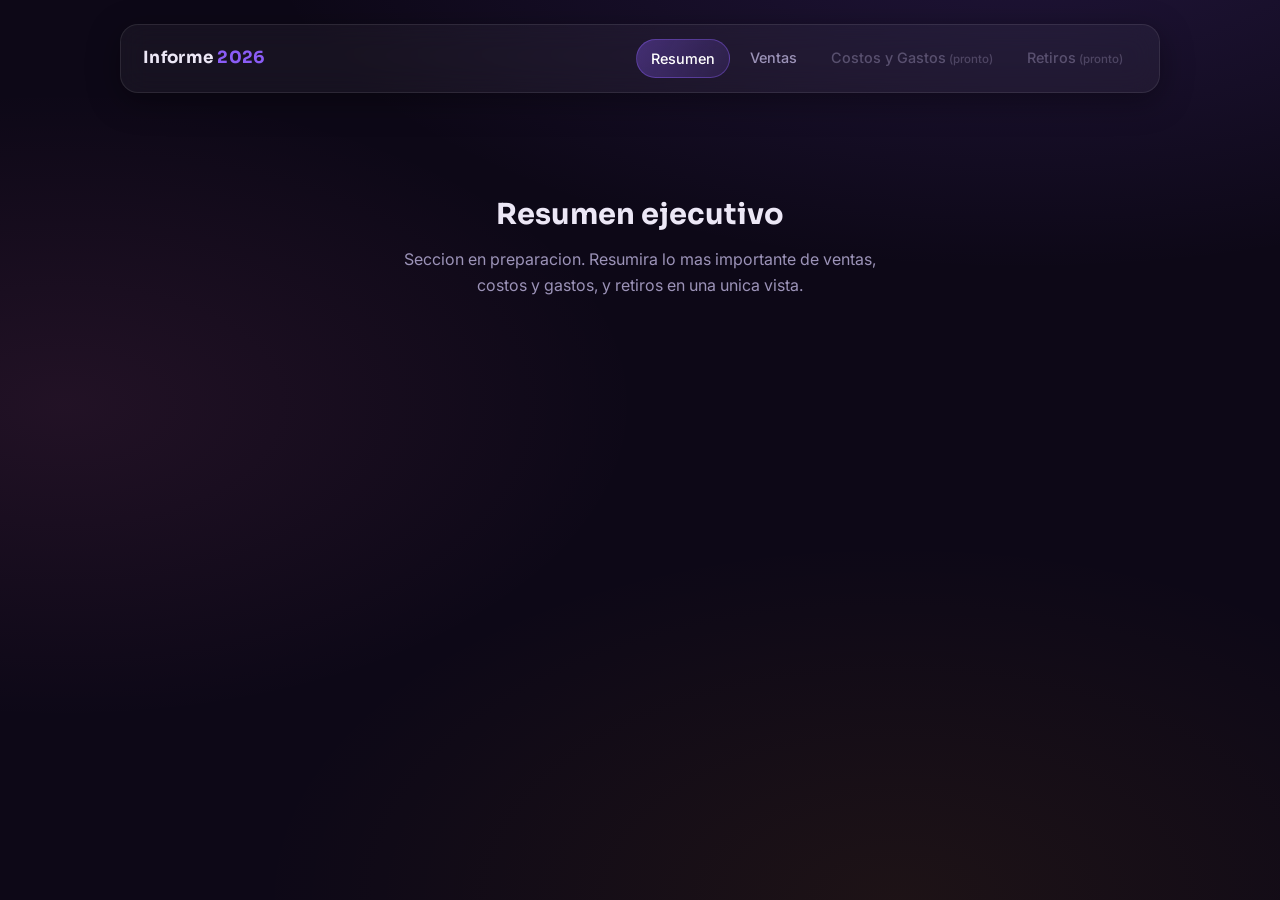
==== index.html @ bf5ae0f1 "Informe: apartado Ventas completo (KPIs, tipos de cuenta, metodos de pago, evolucion mensual)" ====
<!DOCTYPE html>
<html lang="es">
<head>
<meta charset="UTF-8">
<meta name="viewport" content="width=device-width, initial-scale=1.0">
<title>Resumen - Informe</title>
<link rel="preconnect" href="https://fonts.googleapis.com">
<link rel="preconnect" href="https://fonts.gstatic.com" crossorigin>
<link href="https://fonts.googleapis.com/css2?family=Sora:wght@500;700;800&family=Inter:wght@400;500;600&family=JetBrains+Mono:wght@500;700&display=swap" rel="stylesheet">
<link rel="stylesheet" href="css/style.css">
</head>
<body>
<main class="page">
  <header class="topbar">
    <div class="brand">Informe <span>2026</span></div>
    <nav class="nav">
      <a href="index.html" class="active">Resumen</a>
      <a href="ventas.html">Ventas</a>
      <a href="costos.html" class="disabled">Costos y Gastos</a>
      <a href="retiros.html" class="disabled">Retiros</a>
    </nav>
  </header>
  <section class="estado">
    <h1>Resumen ejecutivo</h1>
    <p>Seccion en preparacion. Resumira lo mas importante de ventas, costos y gastos, y retiros en una unica vista.</p>
  </section>
</main>
</body>
</html>
---- css/style.css ----
:root {
  --bg: #0d0817;
  --violet: #8b5cf6;
  --amber: #f59e0b;
  --mint: #34d399;
  --rose: #f472b6;
  --text: #ece7f6;
  --muted: #9c93b8;
  --glass: rgba(255, 255, 255, 0.045);
  --border: rgba(255, 255, 255, 0.09);
  --shadow: 0 8px 32px rgba(0, 0, 0, 0.35);
}

* { margin: 0; padding: 0; box-sizing: border-box; }

body {
  background:
    radial-gradient(ellipse 60% 40% at 80% -10%, rgba(139, 92, 246, 0.16), transparent),
    radial-gradient(ellipse 45% 35% at 5% 45%, rgba(244, 114, 182, 0.09), transparent),
    radial-gradient(ellipse 50% 40% at 70% 100%, rgba(245, 158, 11, 0.07), transparent),
    var(--bg);
  color: var(--text);
  font-family: "Inter", sans-serif;
  line-height: 1.6;
  min-height: 100vh;
}

.page { max-width: 1080px; margin: 0 auto; padding: 24px 20px 60px; }

/* ---------- barra superior ---------- */
.topbar {
  display: flex; align-items: center; justify-content: space-between; flex-wrap: wrap; gap: 12px;
  padding: 14px 22px; margin-bottom: 28px;
  background: var(--glass); border: 1px solid var(--border);
  border-radius: 18px; backdrop-filter: blur(14px); box-shadow: var(--shadow);
}
.brand { font-family: "Sora", sans-serif; font-weight: 700; font-size: 1.05rem; letter-spacing: 0.3px; }
.brand span { color: var(--violet); }
.nav { display: flex; gap: 6px; flex-wrap: wrap; }
.nav a {
  color: var(--muted); text-decoration: none; font-size: 0.9rem; font-weight: 500;
  padding: 7px 14px; border-radius: 999px; transition: color 0.2s, background 0.2s;
}
.nav a:hover { color: var(--text); background: rgba(255, 255, 255, 0.06); }
.nav a.active { color: #fff; background: linear-gradient(120deg, rgba(139,92,246,.35), rgba(139,92,246,.12)); border: 1px solid rgba(139,92,246,.4); }
.nav a.disabled { opacity: 0.45; pointer-events: none; }
.nav a.disabled::after { content: " (pronto)"; font-size: 0.72rem; opacity: 0.8; }

/* ---------- hero ---------- */
.hero { margin-bottom: 24px; }
.hero h1 {
  font-family: "Sora", sans-serif; font-size: clamp(1.7rem, 4vw, 2.4rem); font-weight: 800; line-height: 1.2;
}
.hero p { color: var(--muted); margin-top: 6px; max-width: 640px; }
.period {
  display: inline-block; margin-top: 10px;
  font-family: "JetBrains Mono", monospace; font-size: 0.78rem; color: var(--mint);
  border: 1px solid rgba(52,211,153,.3); background: rgba(52,211,153,.08);
  padding: 5px 12px; border-radius: 999px;
}

/* ---------- aclaración ---------- */
.aclaracion {
  padding: 20px 24px; margin-bottom: 28px;
  background: linear-gradient(115deg, rgba(245,158,11,.10), rgba(245,158,11,.03) 60%, transparent);
  border: 1px solid rgba(245,158,11,.25); border-radius: 18px;
  backdrop-filter: blur(14px);
}
.aclaracion h2 {
  font-family: "Sora", sans-serif; font-size: 1rem; color: var(--amber);
  display: flex; align-items: center; gap: 8px; margin-bottom: 10px;
}
.aclaracion ul { list-style: none; display: grid; gap: 10px; }
.aclaracion li { font-size: 0.93rem; color: var(--text); padding-left: 18px; position: relative; }
.aclaracion li::before { content: ""; position: absolute; left: 2px; top: 10px; width: 6px; height: 6px; border-radius: 50%; background: var(--amber); }
.aclaracion strong { font-family: "JetBrains Mono", monospace; font-weight: 700; }
.aclaracion .nota { color: var(--muted); font-size: 0.85rem; margin-top: 10px; font-style: italic; }

/* ---------- KPIs ---------- */
.kpis { display: grid; grid-template-columns: repeat(auto-fit, minmax(220px, 1fr)); gap: 14px; margin-bottom: 28px; }
.card {
  padding: 20px 22px; background: var(--glass); border: 1px solid var(--border);
  border-radius: 18px; backdrop-filter: blur(14px); box-shadow: var(--shadow);
}
.card .label { font-size: 0.8rem; color: var(--muted); text-transform: uppercase; letter-spacing: 1px; font-weight: 600; }
.card .value { font-family: "JetBrains Mono", monospace; font-size: 1.55rem; font-weight: 700; margin-top: 6px; }
.card .extra { font-size: 0.8rem; color: var(--muted); margin-top: 4px; }
.card.violet { border-top: 3px solid var(--violet); }
.card.amber   { border-top: 3px solid var(--amber); }
.card.mint    { border-top: 3px solid var(--mint); }
.card.rose    { border-top: 3px solid var(--rose); }

/* ---------- secciones ---------- */
.section {
  padding: 26px 26px 30px; margin-bottom: 24px;
  background: var(--glass); border: 1px solid var(--border);
  border-radius: 20px; backdrop-filter: blur(14px); box-shadow: var(--shadow);
}
.section > h2 { font-family: "Sora", sans-serif; font-size: 1.2rem; margin-bottom: 4px; }
.section > .sub { color: var(--muted); font-size: 0.9rem; margin-bottom: 20px; }
.split { display: grid; grid-template-columns: minmax(260px, 380px) 1fr; gap: 26px; align-items: start; }
@media (max-width: 760px) { .split { grid-template-columns: 1fr; } }

.chartbox { position: relative; height: 270px; min-width: 0; }

/* ---------- barras horizontales / listas ---------- */
.bars { display: grid; gap: 14px; }
.bar-item .bar-head { display: flex; justify-content: space-between; align-items: baseline; gap: 10px; margin-bottom: 5px; }
.bar-item .name { font-weight: 600; font-size: 0.95rem; }
.bar-item .val { font-family: "JetBrains Mono", monospace; font-size: 0.95rem; font-weight: 700; }
.bar-item .pct { color: var(--muted); font-size: 0.8rem; }
.bar-track { height: 9px; border-radius: 999px; background: rgba(255,255,255,.06); overflow: hidden; }
.bar-fill { height: 100%; border-radius: 999px; }
.bar-item .ops-count { font-size: 0.78rem; color: var(--muted); margin-top: 4px; }

/* ---------- pills de insight ---------- */
.pills { display: flex; flex-wrap: wrap; gap: 10px; margin-top: 18px; }
.pill {
  font-size: 0.85rem; color: var(--text); padding: 8px 16px; border-radius: 999px;
  background: rgba(255,255,255,.05); border: 1px solid var(--border);
}
.pill strong { font-family: "JetBrains Mono", monospace; color: var(--text); }

/* ---------- tabla ---------- */
.tablewrap { overflow-x: auto; margin-top: 22px; }
table { width: 100%; border-collapse: collapse; font-size: 0.88rem; }
th, td { padding: 10px 12px; text-align: right; white-space: nowrap; }
th:first-child, td:first-child { text-align: left; }
thead th {
  font-size: 0.75rem; text-transform: uppercase; letter-spacing: 0.6px;
  color: var(--muted); border-bottom: 1px solid var(--border); font-weight: 600;
}
tbody td { border-bottom: 1px solid rgba(255,255,255,.04); }
td.num { font-family: "JetBrains Mono", monospace; }
td.hl { color: var(--violet); font-weight: 600; }
tbody tr:hover { background: rgba(255,255,255,.03); }
tfoot td { border-top: 2px solid var(--border); font-weight: 700; font-family: "JetBrains Mono", monospace; }
.tag-parcial {
  display: inline-block; margin-left: 6px; font-size: 0.68rem; color: var(--amber);
  border: 1px solid rgba(245,158,11,.4); padding: 1px 8px; border-radius: 999px; vertical-align: middle;
}

/* ---------- footer ---------- */
footer { color: var(--muted); font-size: 0.8rem; margin-top: 34px; }
footer .mono { font-family: "JetBrains Mono", monospace; }

/* ---------- placeholder otras secciones ---------- */
.estado {
  text-align: center; padding: 70px 20px;
}
.estado h1 { font-family: "Sora", sans-serif; font-size: 1.8rem; margin-bottom: 10px; }
.estado p { color: var(--muted); max-width: 480px; margin: 0 auto; }
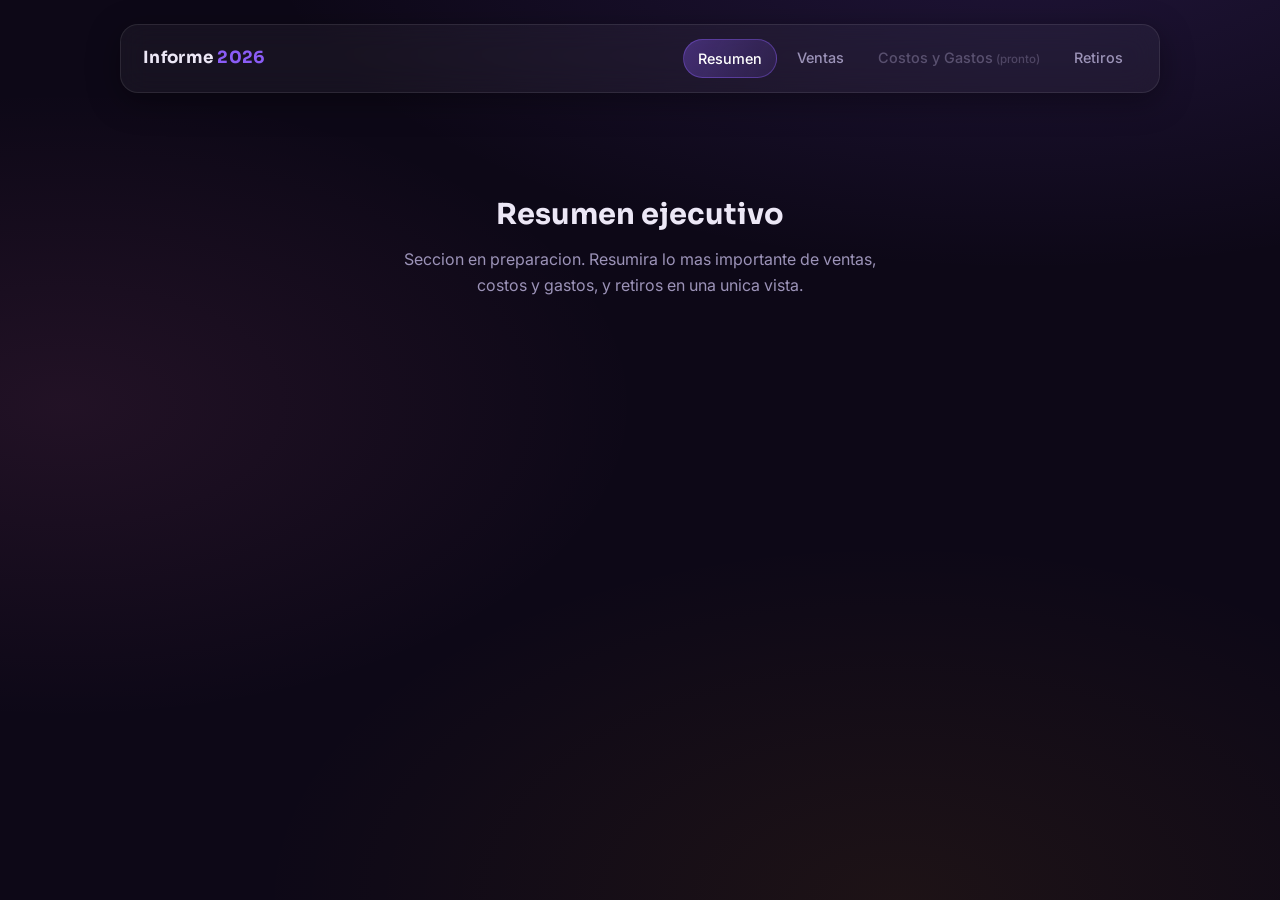
==== commit 77c743f4: "Apartado Retiros: aclaracion de autoría, KPIs, registro y evolución mensual" ====
--- a/index.html
+++ b/index.html
@@ -17,7 +17,7 @@
       <a href="index.html" class="active">Resumen</a>
       <a href="ventas.html">Ventas</a>
       <a href="costos.html" class="disabled">Costos y Gastos</a>
-      <a href="retiros.html" class="disabled">Retiros</a>
+      <a href="retiros.html">Retiros</a>
     </nav>
   </header>
   <section class="estado">
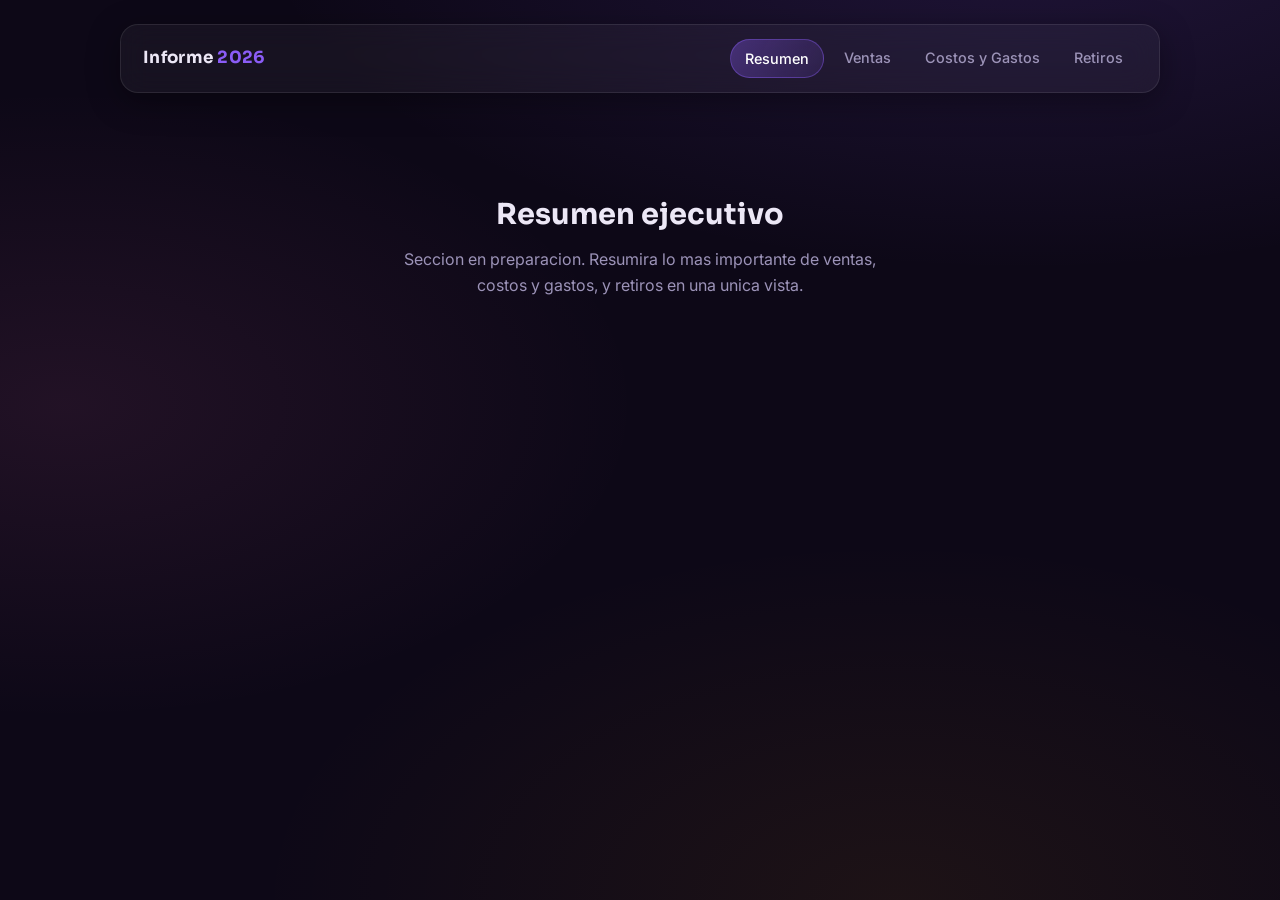
==== commit bf10459b: "Apartado Costos y Gastos: aclaracion sin motivo, rubros, cajas, evolucion mensual, top 10 y registro" ====
--- a/index.html
+++ b/index.html
@@ -16,7 +16,7 @@
     <nav class="nav">
       <a href="index.html" class="active">Resumen</a>
       <a href="ventas.html">Ventas</a>
-      <a href="costos.html" class="disabled">Costos y Gastos</a>
+      <a href="costos.html">Costos y Gastos</a>
       <a href="retiros.html">Retiros</a>
     </nav>
   </header>
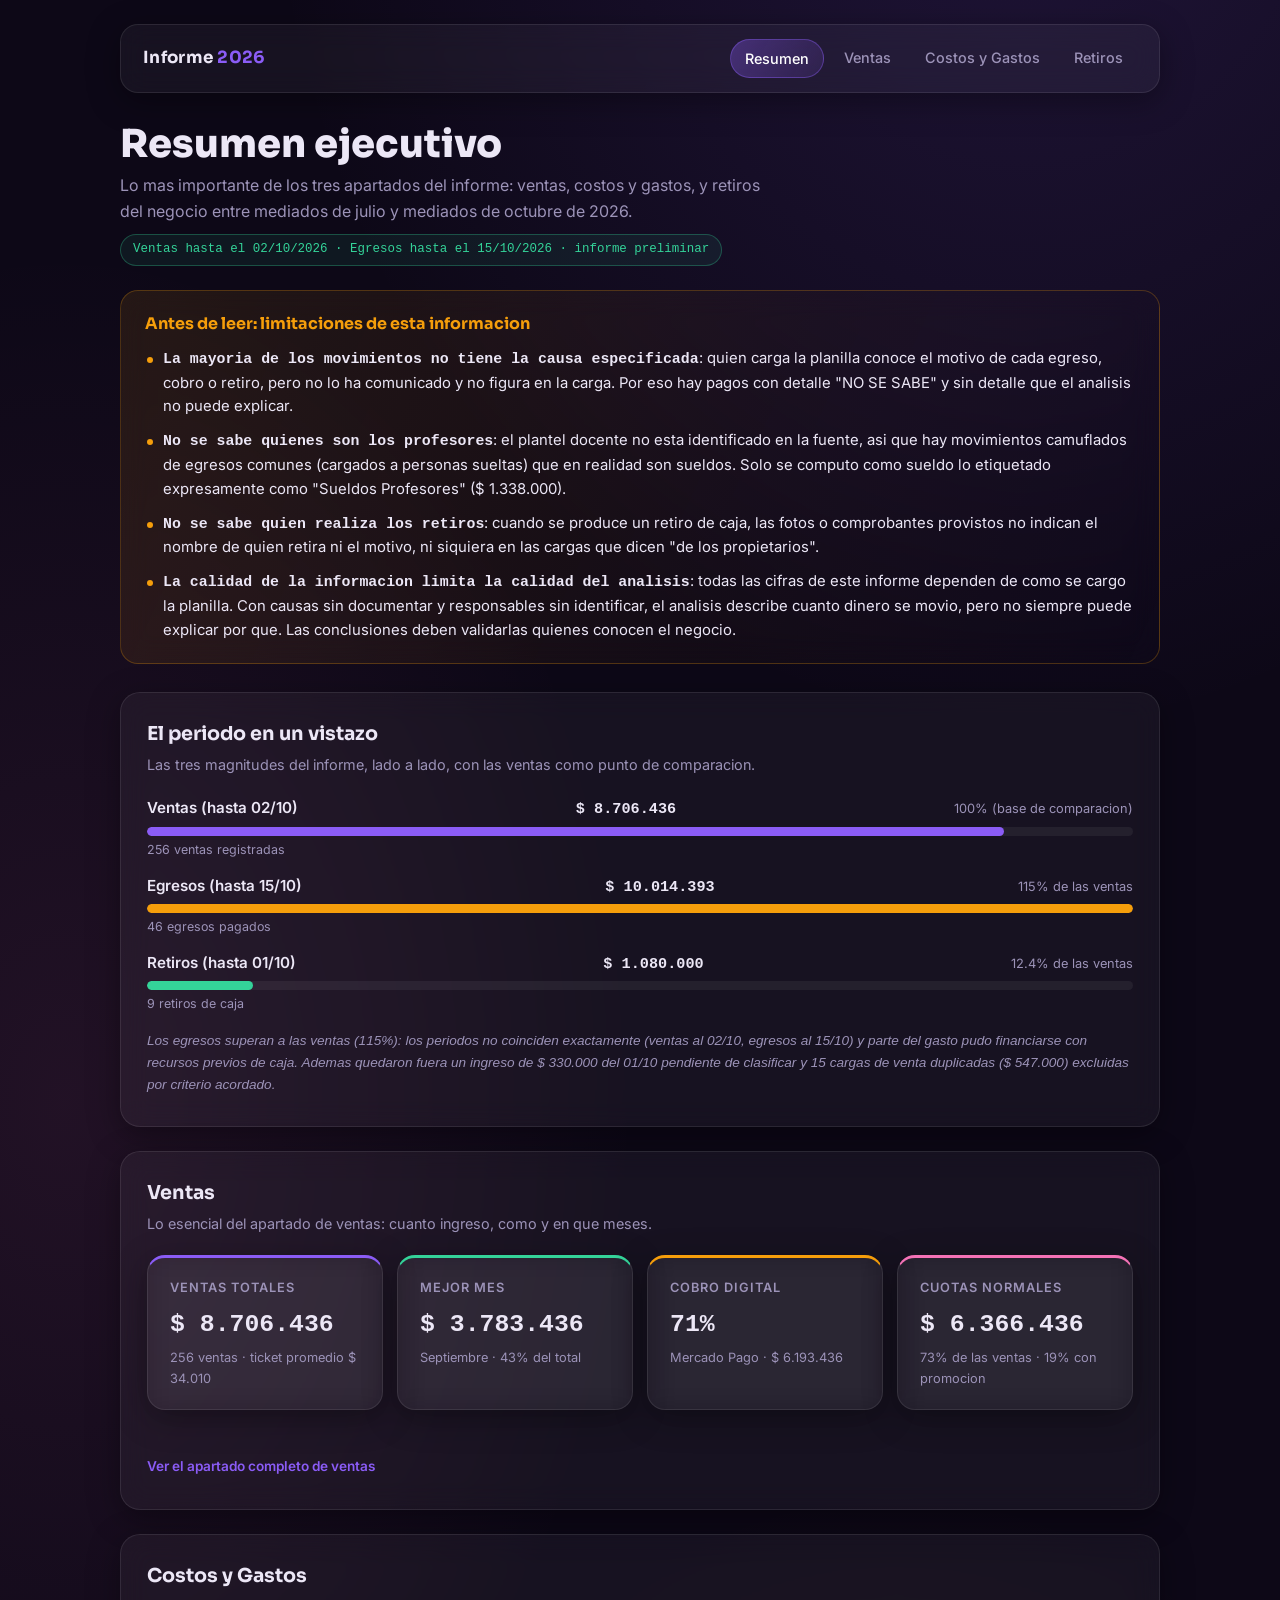
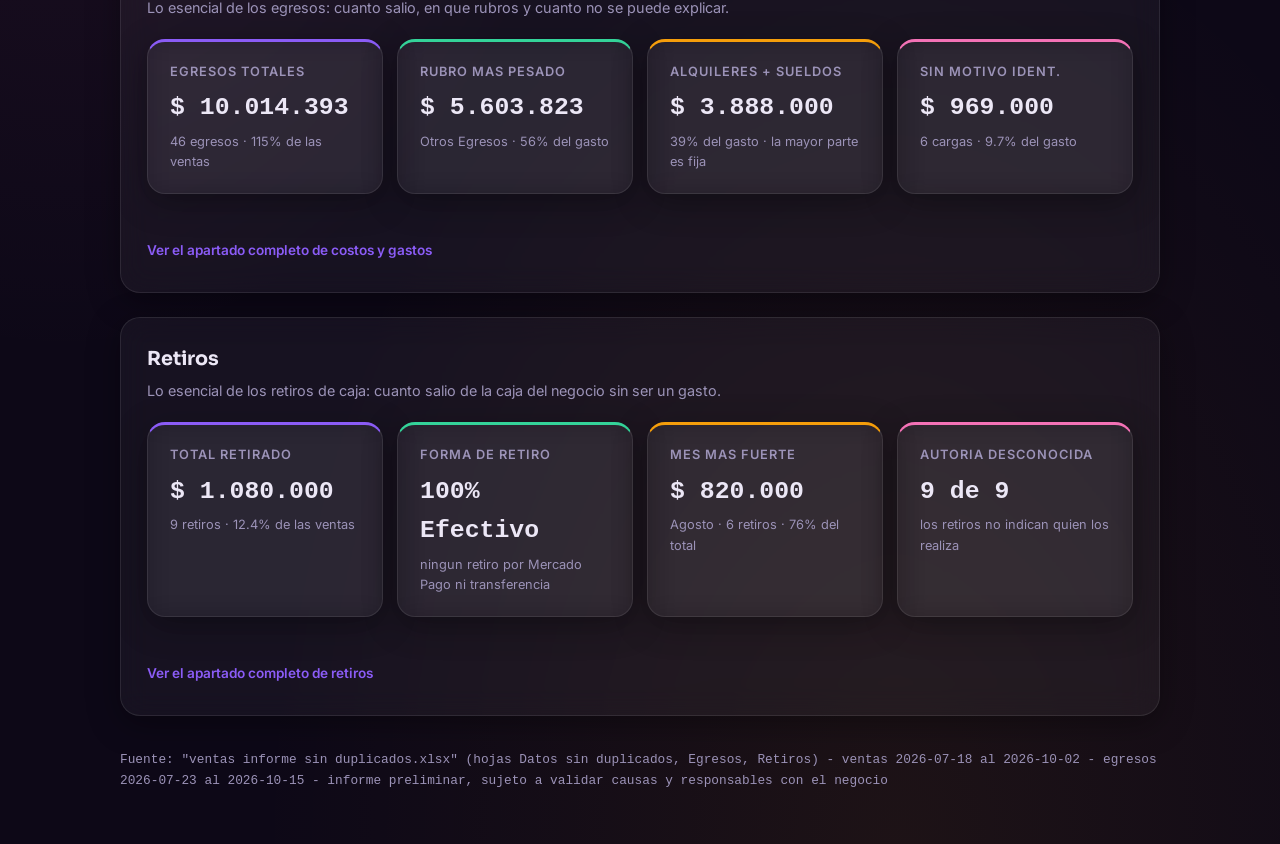
==== commit bf441e4d: "Resumen ejecutivo: KPIs de los tres apartados, comparativa y limitaciones de la informacion" ====
--- a/index.html
+++ b/index.html
@@ -20,10 +20,58 @@
       <a href="retiros.html">Retiros</a>
     </nav>
   </header>
-  <section class="estado">
+
+  <section class="hero">
     <h1>Resumen ejecutivo</h1>
-    <p>Seccion en preparacion. Resumira lo mas importante de ventas, costos y gastos, y retiros en una unica vista.</p>
+    <p>Lo mas importante de los tres apartados del informe: ventas, costos y gastos, y retiros del negocio entre mediados de julio y mediados de octubre de 2026.</p>
+    <span class="period">Ventas hasta el 02/10/2026 &middot; Egresos hasta el 15/10/2026 &middot; informe preliminar</span>
   </section>
+
+  <section class="aclaracion">
+    <h2>Antes de leer: limitaciones de esta informacion</h2>
+    <ul>
+      <li><strong>La mayoria de los movimientos no tiene la causa especificada</strong>: quien carga la planilla conoce el motivo de cada egreso, cobro o retiro, pero no lo ha comunicado y no figura en la carga. Por eso hay pagos con detalle "NO SE SABE" y sin detalle que el analisis no puede explicar.</li>
+      <li><strong>No se sabe quienes son los profesores</strong>: el plantel docente no esta identificado en la fuente, asi que hay movimientos camuflados de egresos comunes (cargados a personas sueltas) que en realidad son sueldos. Solo se computo como sueldo lo etiquetado expresamente como "Sueldos Profesores" ($ 1.338.000).</li>
+      <li><strong>No se sabe quien realiza los retiros</strong>: cuando se produce un retiro de caja, las fotos o comprobantes provistos no indican el nombre de quien retira ni el motivo, ni siquiera en las cargas que dicen "de los propietarios".</li>
+      <li><strong>La calidad de la informacion limita la calidad del analisis</strong>: todas las cifras de este informe dependen de como se cargo la planilla. Con causas sin documentar y responsables sin identificar, el analisis describe cuanto dinero se movio, pero no siempre puede explicar por que. Las conclusiones deben validarlas quienes conocen el negocio.</li>
+    </ul>
+  </section>
+
+  <section id="vistazo" class="section">
+    <h2>El periodo en un vistazo</h2>
+    <p class="sub">Las tres magnitudes del informe, lado a lado, con las ventas como punto de comparacion.</p>
+    <div class="bars" id="barsResumen"></div>
+    <p class="nota" style="margin-top:16px">Los egresos superan a las ventas (115%): los periodos no coinciden exactamente (ventas al 02/10, egresos al 15/10) y parte del gasto pudo financiarse con recursos previos de caja. Ademas quedaron fuera un ingreso de $ 330.000 del 01/10 pendiente de clasificar y 15 cargas de venta duplicadas ($ 547.000) excluidas por criterio acordado.</p>
+  </section>
+
+  <section class="section">
+    <h2>Ventas</h2>
+    <p class="sub">Lo esencial del apartado de ventas: cuanto ingreso, como y en que meses.</p>
+    <section id="kpisVentas" class="kpis"></section>
+    <a class="profundizar" href="ventas.html">Ver el apartado completo de ventas</a>
+  </section>
+
+  <section class="section">
+    <h2>Costos y Gastos</h2>
+    <p class="sub">Lo esencial de los egresos: cuanto salio, en que rubros y cuanto no se puede explicar.</p>
+    <section id="kpisCostos" class="kpis"></section>
+    <a class="profundizar" href="costos.html">Ver el apartado completo de costos y gastos</a>
+  </section>
+
+  <section class="section">
+    <h2>Retiros</h2>
+    <p class="sub">Lo esencial de los retiros de caja: cuanto salio de la caja del negocio sin ser un gasto.</p>
+    <section id="kpisRetiros" class="kpis"></section>
+    <a class="profundizar" href="retiros.html">Ver el apartado completo de retiros</a>
+  </section>
+
+  <footer>
+    <p class="mono" id="datos"></p>
+  </footer>
+
 </main>
+
+<script src="js/data.js"></script>
+<script src="js/index.js"></script>
 </body>
-</html>+</html>
--- a/css/style.css
+++ b/css/style.css
@@ -149,4 +149,13 @@
   text-align: center; padding: 70px 20px;
 }
 .estado h1 { font-family: "Sora", sans-serif; font-size: 1.8rem; margin-bottom: 10px; }
-.estado p { color: var(--muted); max-width: 480px; margin: 0 auto; }+.estado p { color: var(--muted); max-width: 480px; margin: 0 auto; }
+
+/* ---------- resumen ejecutivo ---------- */
+.profundizar {
+  display: inline-block; margin-top: 18px;
+  font-size: 0.85rem; font-weight: 600; color: var(--violet);
+  text-decoration: none;
+}
+.profundizar:hover { color: var(--text); }
+.section .nota { color: var(--muted); font-size: 0.85rem; font-style: italic; }
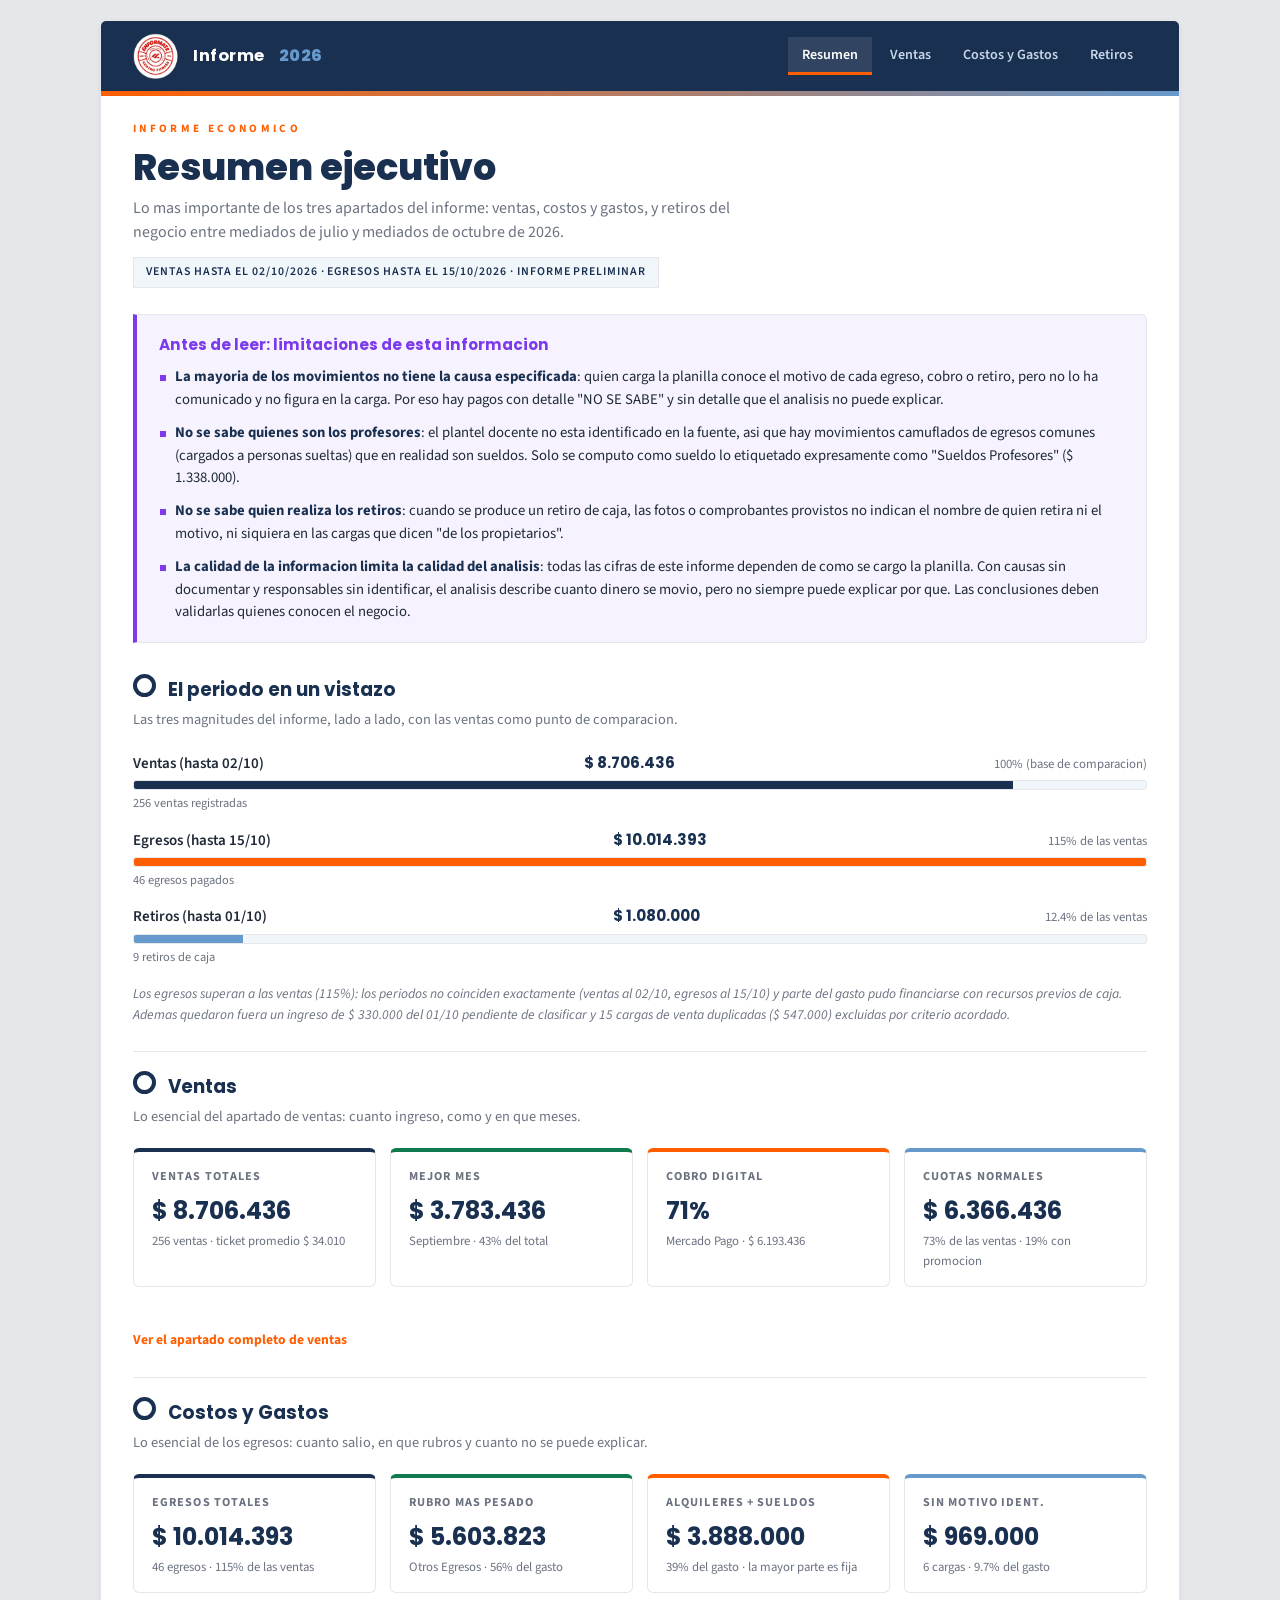
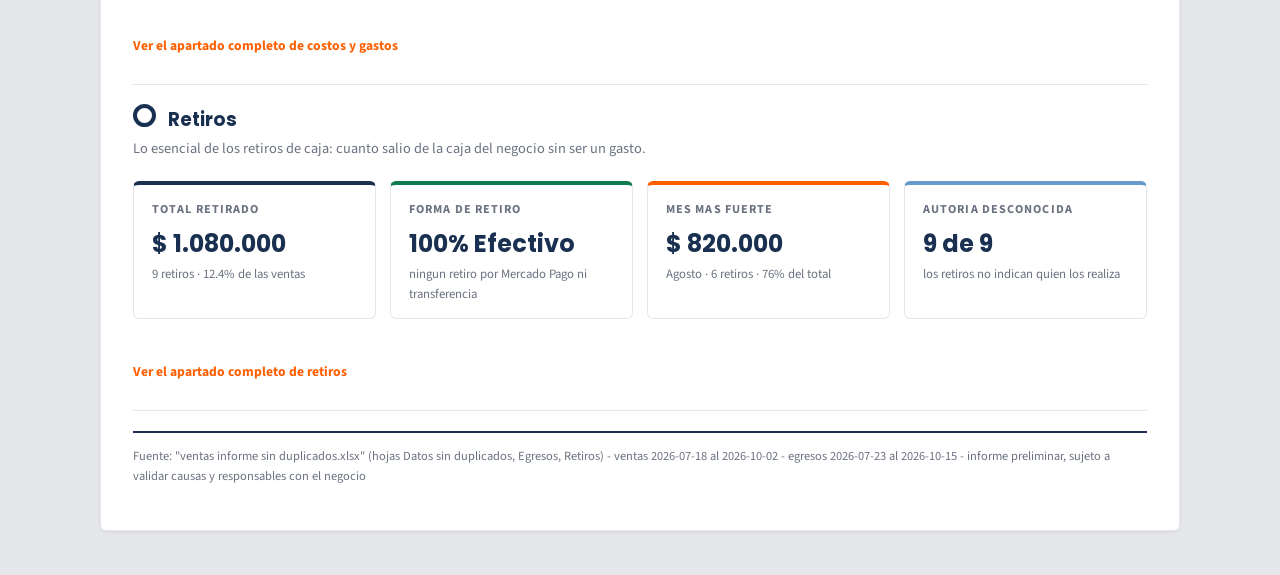
==== commit 35551820: "Estetica de plantilla de informes: navy/naranja/bluegray, logo Enformate, Poppins + Source Sans 3" ====
--- a/index.html
+++ b/index.html
@@ -6,13 +6,13 @@
 <title>Resumen - Informe</title>
 <link rel="preconnect" href="https://fonts.googleapis.com">
 <link rel="preconnect" href="https://fonts.gstatic.com" crossorigin>
-<link href="https://fonts.googleapis.com/css2?family=Sora:wght@500;700;800&family=Inter:wght@400;500;600&family=JetBrains+Mono:wght@500;700&display=swap" rel="stylesheet">
+<link href="https://fonts.googleapis.com/css2?family=Poppins:wght@500;600;700;800&family=Source+Sans+3:wght@400;600;700&display=swap" rel="stylesheet">
 <link rel="stylesheet" href="css/style.css">
 </head>
 <body>
 <main class="page">
   <header class="topbar">
-    <div class="brand">Informe <span>2026</span></div>
+    <div class="brand"><img src="assets/logo-enformate.png" alt="Enformate">Informe <span>2026</span></div>
     <nav class="nav">
       <a href="index.html" class="active">Resumen</a>
       <a href="ventas.html">Ventas</a>
--- a/css/style.css
+++ b/css/style.css
@@ -1,103 +1,138 @@
+/* ----------
+   Estetica "informe corporativo" inspirada en plantilla de consultoria:
+   navy #1A3050 / naranja #FF5F00 / blue-gray #6699CC / verde / violeta,
+   Poppins para titulos y cifras, Source Sans 3 para texto.
+   ---------- */
+
 :root {
-  --bg: #0d0817;
-  --violet: #8b5cf6;
-  --amber: #f59e0b;
-  --mint: #34d399;
-  --rose: #f472b6;
-  --text: #ece7f6;
-  --muted: #9c93b8;
-  --glass: rgba(255, 255, 255, 0.045);
-  --border: rgba(255, 255, 255, 0.09);
-  --shadow: 0 8px 32px rgba(0, 0, 0, 0.35);
+  --navy: #1A3050;
+  --naranja: #FF5F00;
+  --bluegray: #6699CC;
+  --verde: #0F7B4F;
+  --violeta: #7C3AED;
+  --rojo: #B91C1C;
+
+  --text: #1F2937;
+  --muted: #6B7280;
+  --borde: #E5E7EB;
+  --zebra: #F1F6FB;
+  --bg: #E5E7EB;
+
+  /* alias usados por los scripts (se mapean a la paleta nueva) */
+  --violet: #1A3050;
+  --amber: #FF5F00;
+  --mint: #6699CC;
+  --rose: #0F7B4F;
 }
 
 * { margin: 0; padding: 0; box-sizing: border-box; }
 
 body {
-  background:
-    radial-gradient(ellipse 60% 40% at 80% -10%, rgba(139, 92, 246, 0.16), transparent),
-    radial-gradient(ellipse 45% 35% at 5% 45%, rgba(244, 114, 182, 0.09), transparent),
-    radial-gradient(ellipse 50% 40% at 70% 100%, rgba(245, 158, 11, 0.07), transparent),
-    var(--bg);
+  background: var(--bg);
   color: var(--text);
-  font-family: "Inter", sans-serif;
-  line-height: 1.6;
+  font-family: "Source Sans 3", "Segoe UI", sans-serif;
+  line-height: 1.55;
   min-height: 100vh;
 }
 
-.page { max-width: 1080px; margin: 0 auto; padding: 24px 20px 60px; }
+.page {
+  max-width: 1080px; margin: 20px auto 44px;
+  background: #fff; border: 1px solid var(--borde); border-radius: 6px;
+  box-shadow: 0 1px 4px rgba(15, 23, 42, .07);
+  padding: 0 32px 44px; overflow: hidden;
+}
 
-/* ---------- barra superior ---------- */
+/* ---------- franja superior ---------- */
 .topbar {
   display: flex; align-items: center; justify-content: space-between; flex-wrap: wrap; gap: 12px;
-  padding: 14px 22px; margin-bottom: 28px;
-  background: var(--glass); border: 1px solid var(--border);
-  border-radius: 18px; backdrop-filter: blur(14px); box-shadow: var(--shadow);
+  margin: 0 -32px 26px; padding: 12px 32px;
+  background: var(--navy);
+  border-bottom: 5px solid;
+  border-image: linear-gradient(90deg, var(--naranja), var(--bluegray)) 1;
 }
-.brand { font-family: "Sora", sans-serif; font-weight: 700; font-size: 1.05rem; letter-spacing: 0.3px; }
-.brand span { color: var(--violet); }
-.nav { display: flex; gap: 6px; flex-wrap: wrap; }
+.brand {
+  display: flex; align-items: center; gap: 14px;
+  font-family: "Poppins", sans-serif; font-weight: 700; font-size: 1.02rem; letter-spacing: .5px;
+  color: #fff;
+}
+.brand img { width: 46px; height: 46px; flex: 0 0 auto; }
+.brand span { color: var(--bluegray); font-weight: 800; }
+.nav { display: flex; gap: 4px; flex-wrap: wrap; }
 .nav a {
-  color: var(--muted); text-decoration: none; font-size: 0.9rem; font-weight: 500;
-  padding: 7px 14px; border-radius: 999px; transition: color 0.2s, background 0.2s;
+  color: #C7D7E8; text-decoration: none; font-size: 0.88rem; font-weight: 600;
+  padding: 8px 14px 6px; border-bottom: 3px solid transparent;
+  transition: color .15s, background .15s;
 }
-.nav a:hover { color: var(--text); background: rgba(255, 255, 255, 0.06); }
-.nav a.active { color: #fff; background: linear-gradient(120deg, rgba(139,92,246,.35), rgba(139,92,246,.12)); border: 1px solid rgba(139,92,246,.4); }
-.nav a.disabled { opacity: 0.45; pointer-events: none; }
-.nav a.disabled::after { content: " (pronto)"; font-size: 0.72rem; opacity: 0.8; }
+.nav a:hover { color: #fff; background: rgba(255, 255, 255, .07); }
+.nav a.active { color: #fff; background: rgba(255, 255, 255, .10); border-bottom: 3px solid var(--naranja); }
+.nav a.disabled { opacity: .45; pointer-events: none; }
+.nav a.disabled::after { content: " (pronto)"; font-size: .72rem; }
 
-/* ---------- hero ---------- */
-.hero { margin-bottom: 24px; }
+/* ---------- portada de seccion ---------- */
+.hero { margin-bottom: 26px; }
 .hero h1 {
-  font-family: "Sora", sans-serif; font-size: clamp(1.7rem, 4vw, 2.4rem); font-weight: 800; line-height: 1.2;
+  font-family: "Poppins", sans-serif; font-weight: 800; color: var(--navy);
+  font-size: clamp(1.6rem, 4vw, 2.3rem); line-height: 1.2;
+}
+.hero h1::before {
+  content: "INFORME ECONOMICO";
+  display: block;
+  font-family: "Source Sans 3", sans-serif; font-weight: 700;
+  font-size: .70rem; letter-spacing: .30em; color: var(--naranja);
+  margin-bottom: 10px;
 }
 .hero p { color: var(--muted); margin-top: 6px; max-width: 640px; }
 .period {
-  display: inline-block; margin-top: 10px;
-  font-family: "JetBrains Mono", monospace; font-size: 0.78rem; color: var(--mint);
-  border: 1px solid rgba(52,211,153,.3); background: rgba(52,211,153,.08);
-  padding: 5px 12px; border-radius: 999px;
+  display: inline-block; margin-top: 12px;
+  font-size: .74rem; font-weight: 600; letter-spacing: .08em; text-transform: uppercase;
+  color: var(--navy); background: var(--zebra);
+  border: 1px solid var(--borde); padding: 5px 12px;
 }
 
-/* ---------- aclaración ---------- */
+/* ---------- recuadros de aclaracion (borde izquierdo por funcion) ---------- */
 .aclaracion {
-  padding: 20px 24px; margin-bottom: 28px;
-  background: linear-gradient(115deg, rgba(245,158,11,.10), rgba(245,158,11,.03) 60%, transparent);
-  border: 1px solid rgba(245,158,11,.25); border-radius: 18px;
-  backdrop-filter: blur(14px);
+  padding: 18px 22px; margin-bottom: 26px;
+  background: #F6F3FE;
+  border: 1px solid var(--borde); border-left: 4px solid var(--violeta);
+  border-radius: 0 6px 6px 0;
 }
 .aclaracion h2 {
-  font-family: "Sora", sans-serif; font-size: 1rem; color: var(--amber);
-  display: flex; align-items: center; gap: 8px; margin-bottom: 10px;
+  font-family: "Poppins", sans-serif; font-size: .95rem; font-weight: 700; color: var(--violeta);
+  margin-bottom: 10px;
 }
 .aclaracion ul { list-style: none; display: grid; gap: 10px; }
-.aclaracion li { font-size: 0.93rem; color: var(--text); padding-left: 18px; position: relative; }
-.aclaracion li::before { content: ""; position: absolute; left: 2px; top: 10px; width: 6px; height: 6px; border-radius: 50%; background: var(--amber); }
-.aclaracion strong { font-family: "JetBrains Mono", monospace; font-weight: 700; }
-.aclaracion .nota { color: var(--muted); font-size: 0.85rem; margin-top: 10px; font-style: italic; }
+.aclaracion li { font-size: .92rem; color: var(--text); padding-left: 16px; position: relative; }
+.aclaracion li::before { content: ""; position: absolute; left: 1px; top: 9px; width: 6px; height: 6px; background: var(--violeta); }
+.aclaracion strong { color: var(--navy); font-weight: 700; }
+.aclaracion .nota { color: var(--muted); font-size: .85rem; margin-top: 10px; font-style: italic; }
 
-/* ---------- KPIs ---------- */
-.kpis { display: grid; grid-template-columns: repeat(auto-fit, minmax(220px, 1fr)); gap: 14px; margin-bottom: 28px; }
+/* ---------- tarjetas de numeros ---------- */
+.kpis { display: grid; grid-template-columns: repeat(auto-fit, minmax(220px, 1fr)); gap: 14px; margin-bottom: 26px; }
 .card {
-  padding: 20px 22px; background: var(--glass); border: 1px solid var(--border);
-  border-radius: 18px; backdrop-filter: blur(14px); box-shadow: var(--shadow);
+  padding: 16px 18px 14px;
+  background: #fff; border: 1px solid var(--borde); border-top: 4px solid var(--navy);
+  border-radius: 6px;
 }
-.card .label { font-size: 0.8rem; color: var(--muted); text-transform: uppercase; letter-spacing: 1px; font-weight: 600; }
-.card .value { font-family: "JetBrains Mono", monospace; font-size: 1.55rem; font-weight: 700; margin-top: 6px; }
-.card .extra { font-size: 0.8rem; color: var(--muted); margin-top: 4px; }
-.card.violet { border-top: 3px solid var(--violet); }
-.card.amber   { border-top: 3px solid var(--amber); }
-.card.mint    { border-top: 3px solid var(--mint); }
-.card.rose    { border-top: 3px solid var(--rose); }
+.card .label { font-size: .76rem; color: var(--muted); text-transform: uppercase; letter-spacing: .09em; font-weight: 700; }
+.card .value { font-family: "Poppins", sans-serif; font-size: 1.5rem; font-weight: 700; color: var(--navy); margin-top: 5px; }
+.card .extra { font-size: .8rem; color: var(--muted); margin-top: 3px; }
+.card.violet { border-top-color: var(--navy); }
+.card.mint   { border-top-color: var(--verde); }
+.card.amber  { border-top-color: var(--naranja); }
+.card.rose   { border-top-color: var(--bluegray); }
 
 /* ---------- secciones ---------- */
-.section {
-  padding: 26px 26px 30px; margin-bottom: 24px;
-  background: var(--glass); border: 1px solid var(--border);
-  border-radius: 20px; backdrop-filter: blur(14px); box-shadow: var(--shadow);
+.section { padding: 4px 0 26px; margin-bottom: 14px; border-bottom: 1px solid var(--borde); }
+.section > h2 {
+  font-family: "Poppins", sans-serif; font-size: 1.15rem; font-weight: 700; color: var(--navy);
+  margin-bottom: 4px;
 }
-.section > h2 { font-family: "Sora", sans-serif; font-size: 1.2rem; margin-bottom: 4px; }
-.section > .sub { color: var(--muted); font-size: 0.9rem; margin-bottom: 20px; }
+.section > h2::before {
+  content: ""; display: inline-block; width: 15px; height: 15px;
+  border: 4px solid var(--navy); border-radius: 50%;
+  margin-right: 12px; transform: translateY(1px);
+}
+.section > .sub { color: var(--muted); font-size: .9rem; margin-bottom: 20px; }
 .split { display: grid; grid-template-columns: minmax(260px, 380px) 1fr; gap: 26px; align-items: start; }
 @media (max-width: 760px) { .split { grid-template-columns: 1fr; } }
 
@@ -106,56 +141,57 @@
 /* ---------- barras horizontales / listas ---------- */
 .bars { display: grid; gap: 14px; }
 .bar-item .bar-head { display: flex; justify-content: space-between; align-items: baseline; gap: 10px; margin-bottom: 5px; }
-.bar-item .name { font-weight: 600; font-size: 0.95rem; }
-.bar-item .val { font-family: "JetBrains Mono", monospace; font-size: 0.95rem; font-weight: 700; }
-.bar-item .pct { color: var(--muted); font-size: 0.8rem; }
-.bar-track { height: 9px; border-radius: 999px; background: rgba(255,255,255,.06); overflow: hidden; }
-.bar-fill { height: 100%; border-radius: 999px; }
-.bar-item .ops-count { font-size: 0.78rem; color: var(--muted); margin-top: 4px; }
+.bar-item .name { font-weight: 600; font-size: .94rem; }
+.bar-item .val { font-family: "Poppins", sans-serif; font-size: .94rem; font-weight: 700; color: var(--navy); }
+.bar-item .pct { color: var(--muted); font-size: .8rem; }
+.bar-track { height: 10px; border-radius: 3px; background: var(--zebra); border: 1px solid var(--borde); overflow: hidden; }
+.bar-fill { height: 100%; }
+.bar-item .ops-count { font-size: .78rem; color: var(--muted); margin-top: 4px; }
 
-/* ---------- pills de insight ---------- */
+/* ---------- chips de insight ---------- */
 .pills { display: flex; flex-wrap: wrap; gap: 10px; margin-top: 18px; }
 .pill {
-  font-size: 0.85rem; color: var(--text); padding: 8px 16px; border-radius: 999px;
-  background: rgba(255,255,255,.05); border: 1px solid var(--border);
+  font-size: .85rem; color: var(--text); padding: 7px 14px;
+  background: var(--zebra); border: 1px solid var(--borde);
 }
-.pill strong { font-family: "JetBrains Mono", monospace; color: var(--text); }
+.pill strong { color: var(--navy); font-weight: 700; }
 
-/* ---------- tabla ---------- */
+/* ---------- tablas ---------- */
 .tablewrap { overflow-x: auto; margin-top: 22px; }
-table { width: 100%; border-collapse: collapse; font-size: 0.88rem; }
-th, td { padding: 10px 12px; text-align: right; white-space: nowrap; }
+table { width: 100%; border-collapse: collapse; font-size: .88rem; }
+th, td { padding: 9px 12px; text-align: right; white-space: nowrap; }
 th:first-child, td:first-child { text-align: left; }
 thead th {
-  font-size: 0.75rem; text-transform: uppercase; letter-spacing: 0.6px;
-  color: var(--muted); border-bottom: 1px solid var(--border); font-weight: 600;
+  background: var(--navy); color: #fff;
+  font-size: .72rem; text-transform: uppercase; letter-spacing: .08em; font-weight: 700;
+  border: none;
 }
-tbody td { border-bottom: 1px solid rgba(255,255,255,.04); }
-td.num { font-family: "JetBrains Mono", monospace; }
-td.hl { color: var(--violet); font-weight: 600; }
-tbody tr:hover { background: rgba(255,255,255,.03); }
-tfoot td { border-top: 2px solid var(--border); font-weight: 700; font-family: "JetBrains Mono", monospace; }
+thead th:first-child { text-align: left; }
+tbody td { border-bottom: 1px solid var(--borde); }
+tbody tr:nth-child(even) td { background: var(--zebra); }
+tbody tr:last-child td { background: #fff; border-top: 2px solid var(--navy); border-bottom: none; font-weight: 700; color: var(--navy); }
+td.num { font-variant-numeric: tabular-nums; }
+td.hl { color: var(--navy); font-weight: 700; }
+tfoot td { border-top: 2px solid var(--navy); font-weight: 700; }
 .tag-parcial {
-  display: inline-block; margin-left: 6px; font-size: 0.68rem; color: var(--amber);
-  border: 1px solid rgba(245,158,11,.4); padding: 1px 8px; border-radius: 999px; vertical-align: middle;
+  display: inline-block; margin-left: 6px; font-size: .66rem; font-weight: 700;
+  color: var(--naranja); border: 1px solid var(--naranja); padding: 0 6px; vertical-align: middle;
 }
 
-/* ---------- footer ---------- */
-footer { color: var(--muted); font-size: 0.8rem; margin-top: 34px; }
-footer .mono { font-family: "JetBrains Mono", monospace; }
+/* ---------- pie ---------- */
+footer { color: var(--muted); font-size: .78rem; margin-top: 20px; padding-top: 14px; border-top: 2px solid var(--navy); }
+footer .mono { font-family: "Source Sans 3", sans-serif; }
 
 /* ---------- placeholder otras secciones ---------- */
-.estado {
-  text-align: center; padding: 70px 20px;
-}
-.estado h1 { font-family: "Sora", sans-serif; font-size: 1.8rem; margin-bottom: 10px; }
+.estado { text-align: center; padding: 70px 20px; }
+.estado h1 { font-family: "Poppins", sans-serif; font-size: 1.8rem; color: var(--navy); margin-bottom: 10px; }
 .estado p { color: var(--muted); max-width: 480px; margin: 0 auto; }
 
 /* ---------- resumen ejecutivo ---------- */
 .profundizar {
-  display: inline-block; margin-top: 18px;
-  font-size: 0.85rem; font-weight: 600; color: var(--violet);
+  display: inline-block; margin-top: 16px;
+  font-size: .85rem; font-weight: 700; color: var(--naranja);
   text-decoration: none;
 }
-.profundizar:hover { color: var(--text); }
-.section .nota { color: var(--muted); font-size: 0.85rem; font-style: italic; }+.profundizar:hover { color: var(--navy); }
+.section .nota { color: var(--muted); font-size: .85rem; font-style: italic; }
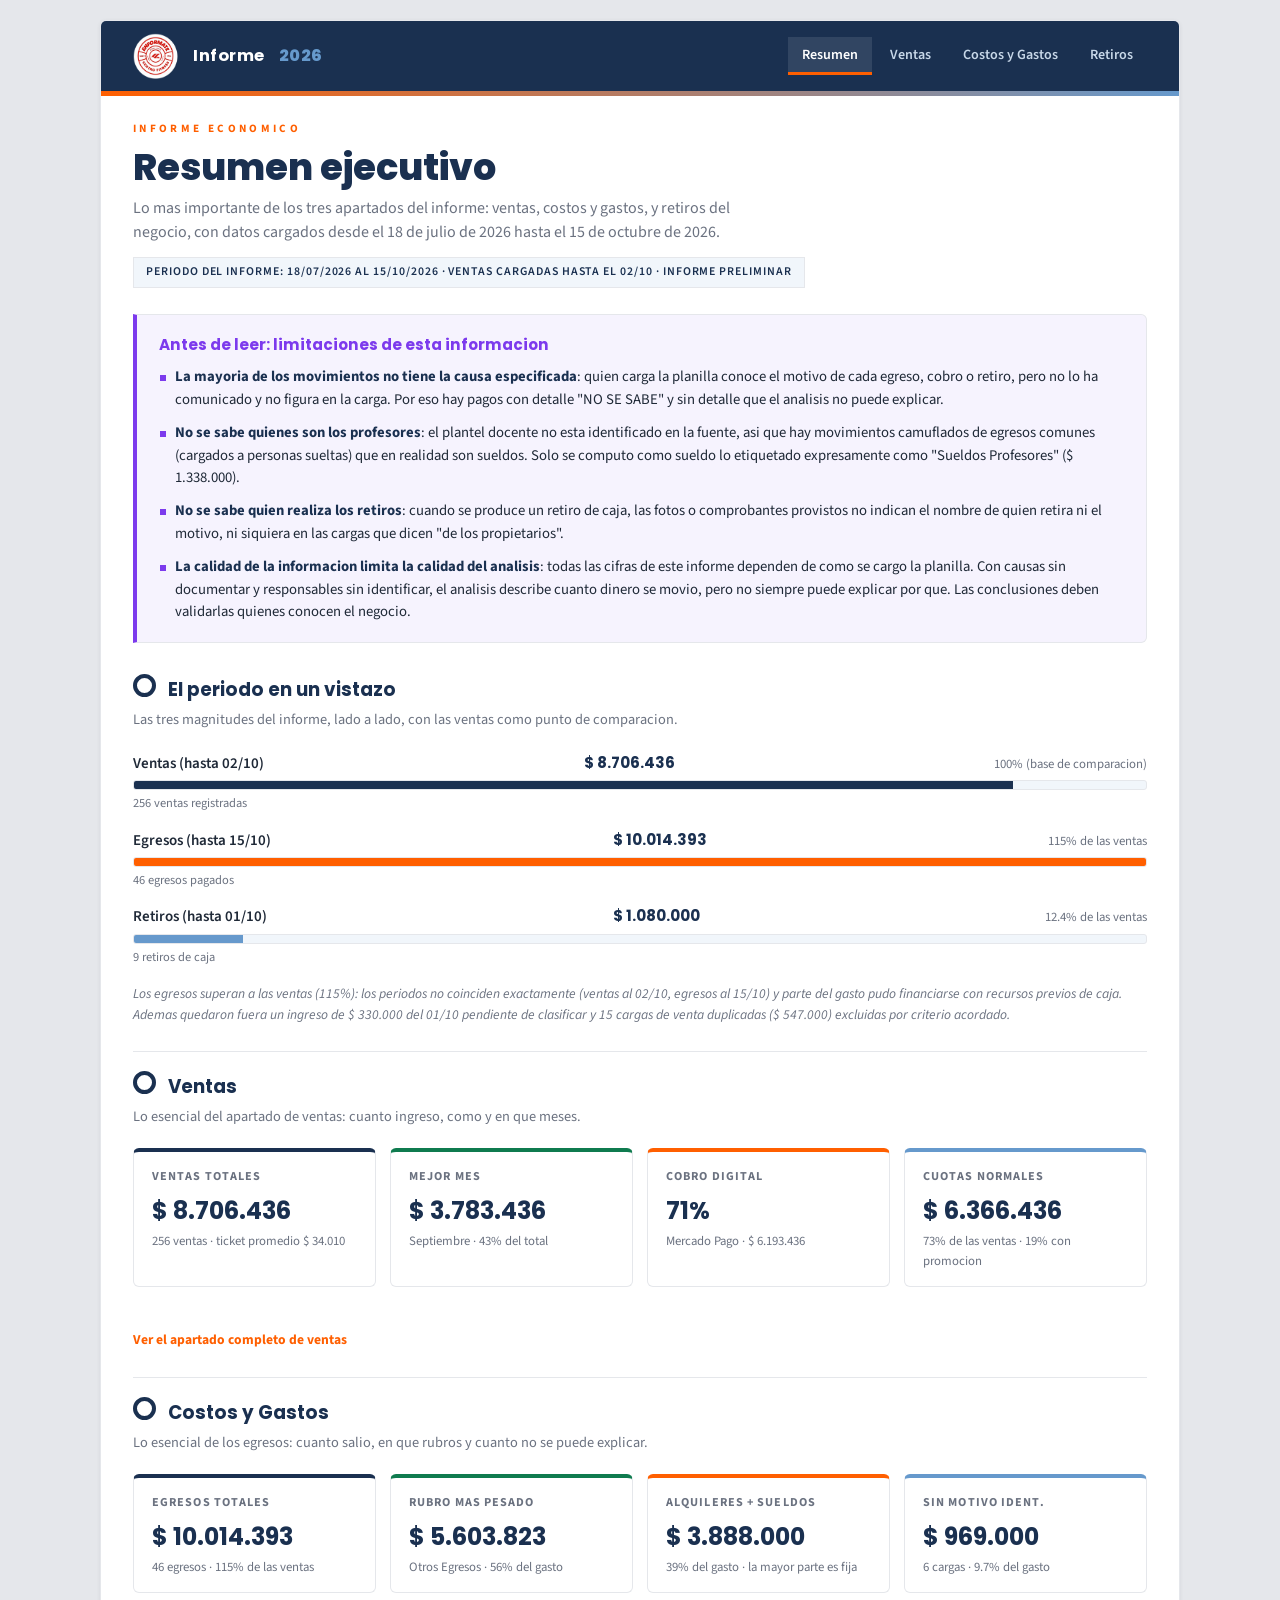
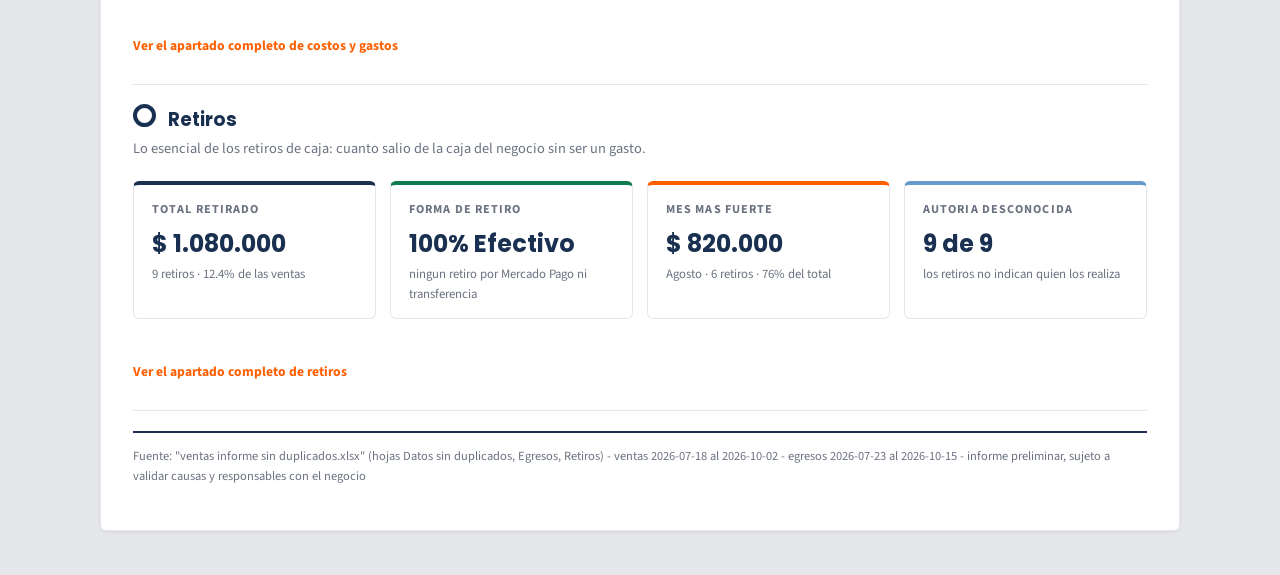
==== commit b3c67148: "Fechas de inicio y corte del informe en el hero del resumen" ====
--- a/index.html
+++ b/index.html
@@ -23,8 +23,8 @@
 
   <section class="hero">
     <h1>Resumen ejecutivo</h1>
-    <p>Lo mas importante de los tres apartados del informe: ventas, costos y gastos, y retiros del negocio entre mediados de julio y mediados de octubre de 2026.</p>
-    <span class="period">Ventas hasta el 02/10/2026 &middot; Egresos hasta el 15/10/2026 &middot; informe preliminar</span>
+    <p>Lo mas importante de los tres apartados del informe: ventas, costos y gastos, y retiros del negocio, con datos cargados desde el 18 de julio de 2026 hasta el 15 de octubre de 2026.</p>
+    <span class="period">Periodo del informe: 18/07/2026 al 15/10/2026 &middot; ventas cargadas hasta el 02/10 &middot; informe preliminar</span>
   </section>
 
   <section class="aclaracion">
--- a/css/style.css
+++ b/css/style.css
@@ -173,10 +173,6 @@
 td.num { font-variant-numeric: tabular-nums; }
 td.hl { color: var(--navy); font-weight: 700; }
 tfoot td { border-top: 2px solid var(--navy); font-weight: 700; }
-.tag-parcial {
-  display: inline-block; margin-left: 6px; font-size: .66rem; font-weight: 700;
-  color: var(--naranja); border: 1px solid var(--naranja); padding: 0 6px; vertical-align: middle;
-}
 
 /* ---------- pie ---------- */
 footer { color: var(--muted); font-size: .78rem; margin-top: 20px; padding-top: 14px; border-top: 2px solid var(--navy); }
